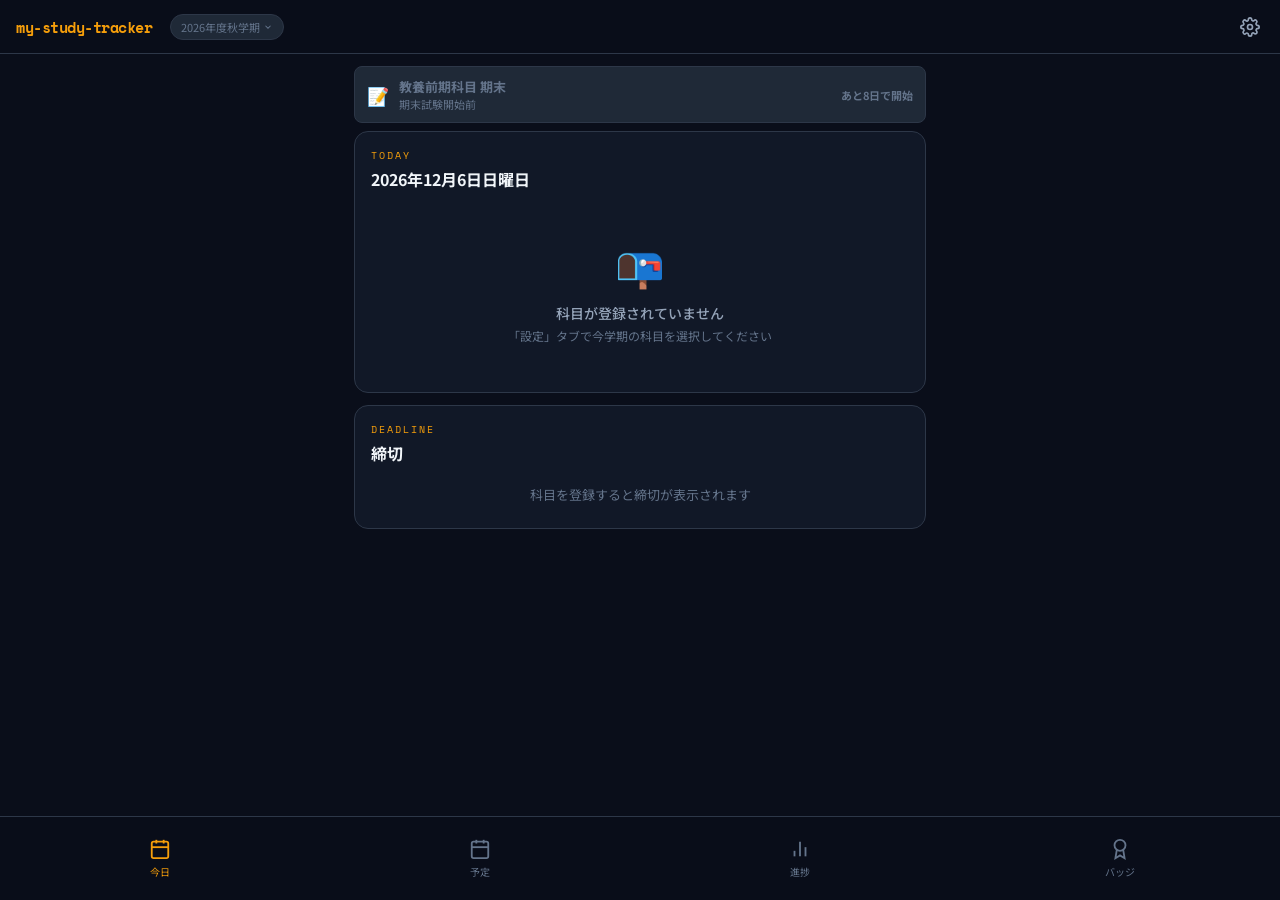
==== my-study-tracker/index.html @ 6945fbf5 "Add files via upload" ====
<!DOCTYPE html>
<html lang="ja">
<head>
  <meta charset="UTF-8">
  <meta name="viewport" content="width=device-width, initial-scale=1.0, viewport-fit=cover">
  <meta name="theme-color" content="#0a0e1a">
  <meta name="description" content="履修科目、受講進捗、締切をまとめて管理する学習トラッカー">
  <meta name="apple-mobile-web-app-capable" content="yes">
  <meta name="apple-mobile-web-app-status-bar-style" content="black-translucent">
  <meta name="apple-mobile-web-app-title" content="my-study-tracker">
  <title>my-study-tracker</title>
  <link rel="manifest" href="./manifest.json">
  <link rel="icon" href="./icon.svg" type="image/svg+xml">
  <link rel="apple-touch-icon" href="./icon-192.png">
  <link rel="preconnect" href="https://fonts.googleapis.com">
  <link rel="preconnect" href="https://fonts.gstatic.com" crossorigin>
  <link href="https://fonts.googleapis.com/css2?family=Noto+Sans+JP:wght@400;500;700&family=Space+Mono:wght@400;700&display=swap" rel="stylesheet">
  <link rel="stylesheet" href="./style.css">
</head>
<body>

  <header class="header">
    <div class="header-inner">
      <div class="header-left">
        <span class="header-logo">my-study-tracker</span>
        <button class="header-sem-trigger" id="header-sem-trigger" aria-label="学期切り替え">
          <span id="header-semester">読み込み中...</span>
          <svg viewBox="0 0 24 24" fill="none" stroke="currentColor" stroke-width="2.5" width="10" height="10" style="margin-left:3px;flex-shrink:0"><polyline points="6 9 12 15 18 9"/></svg>
        </button>
      </div>
      <div class="header-right">
        <button class="header-settings-btn" id="header-settings-btn" aria-label="設定">
          <svg viewBox="0 0 24 24" fill="none" stroke="currentColor" stroke-width="2" width="20" height="20"><circle cx="12" cy="12" r="3"/><path d="M19.4 15a1.65 1.65 0 00.33 1.82l.06.06a2 2 0 010 2.83 2 2 0 01-2.83 0l-.06-.06a1.65 1.65 0 00-1.82-.33 1.65 1.65 0 00-1 1.51V21a2 2 0 01-4 0v-.09A1.65 1.65 0 009 19.4a1.65 1.65 0 00-1.82.33l-.06.06a2 2 0 01-2.83-2.83l.06-.06A1.65 1.65 0 004.68 15a1.65 1.65 0 00-1.51-1H3a2 2 0 010-4h.09A1.65 1.65 0 004.6 9a1.65 1.65 0 00-.33-1.82l-.06-.06a2 2 0 012.83-2.83l.06.06A1.65 1.65 0 009 4.68a1.65 1.65 0 001-1.51V3a2 2 0 014 0v.09a1.65 1.65 0 001 1.51 1.65 1.65 0 001.82-.33l.06-.06a2 2 0 012.83 2.83l-.06.06A1.65 1.65 0 0019.4 9a1.65 1.65 0 001.51 1H21a2 2 0 010 4h-.09a1.65 1.65 0 00-1.51 1z"/></svg>
        </button>
      </div>
    </div>
  </header>

  <!-- 学期ドロワー -->
  <div id="sem-overlay" style="display:none;position:fixed;inset:0;z-index:290" onclick="closeSemDrawer()"></div>
  <div id="sem-drawer" style="display:none;position:fixed;z-index:300;background:var(--bg2);border:1px solid var(--border);border-radius:10px;padding:8px;min-width:190px;box-shadow:0 8px 32px rgba(0,0,0,0.5)">
    <div id="sem-drawer-list"></div>
  </div>

  <main class="main">

    <!-- ===== 今日タブ ===== -->
    <div class="page active" id="page-today">
      <div id="today-exam-alerts"></div>
      <div id="today-alerts"></div>

      <div class="card">
        <div class="card-label">TODAY</div>
        <div class="card-title" id="today-date"></div>
        <div id="today-timetable"></div>
      </div>

      <div class="card">
        <div class="card-label">DEADLINE</div>
        <div class="card-title">締切</div>
        <div id="today-upcoming"></div>
      </div>
    </div>

    <!-- ===== 進捗タブ ===== -->
    <div class="page" id="page-progress">
      <div class="card">
        <div class="card-label">SEMESTER</div>
        <div class="card-title">学期別進捗</div>
        <div id="semester-progress-selector" class="filter-row"></div>
      </div>
      <div id="progress-subject-list"></div>
    </div>

    <!-- ===== バッジタブ ===== -->
    <div class="page" id="page-badges">
      <div class="card">
        <div class="card-label">BADGES</div>
        <div class="card-title">オープンバッジ</div>
        <div id="badge-summary"></div>
      </div>
      <div id="badge-list-container"></div>
    </div>

    <!-- ===== 予定タブ（月カレンダー） ===== -->
    <div class="page" id="page-schedule">
      <div class="card">
        <div class="card-label">SCHEDULE</div>
        <div style="display:flex;align-items:center;justify-content:space-between;margin-bottom:12px">
          <div class="card-title" style="margin-bottom:0">スケジュール</div>
          <div style="display:flex;align-items:center;gap:8px">
            <button type="button" aria-label="前の月" onclick="scheduleMonthOffset--;renderSchedulePage()" style="background:var(--bg3);border:1px solid var(--border);color:var(--text2);padding:4px 12px;border-radius:6px;cursor:pointer;font-size:16px">‹</button>
            <span id="schedule-month-label" style="font-size:14px;font-weight:700;min-width:80px;text-align:center"></span>
            <button type="button" aria-label="次の月" onclick="scheduleMonthOffset++;renderSchedulePage()" style="background:var(--bg3);border:1px solid var(--border);color:var(--text2);padding:4px 12px;border-radius:6px;cursor:pointer;font-size:16px">›</button>
          </div>
        </div>
        <div id="schedule-month"></div>
      </div>
    </div>

    <!-- ===== 設定タブ ===== -->
    <div class="page" id="page-settings">
      <div class="semester-tabs" id="semester-tabs"></div>
      <div class="card" id="graduation-checker">
        <div class="card-label">GRADUATION</div>
        <div class="card-title">卒業単位チェッカー</div>
        <div id="graduation-content"></div>
      </div>
      <div class="card" id="subject-selection-area">
        <div class="card-label">ENROLLMENT</div>
        <div class="card-title">履修科目を選択</div>
        <div id="subject-filters" class="filter-row"></div>
        <div id="subject-list"></div>
      </div>
      <div class="card" id="open-date-card">
        <div class="card-label">SCHEDULE</div>
        <div class="card-title">科目開講日一覧</div>
        <div id="open-date-list"></div>
      </div>
      <div class="card" id="enrolled-summary">
        <div class="card-label">SELECTED</div>
        <div class="card-title">選択中の科目</div>
        <div id="enrolled-list"></div>
        <div id="enrolled-stats" class="enrolled-stats"></div>
      </div>
    </div>

  </main>

  <nav class="nav">
    <button class="nav-btn active" data-page="today">
      <svg viewBox="0 0 24 24" fill="none" stroke="currentColor" stroke-width="2"><rect x="3" y="4" width="18" height="18" rx="2"/><line x1="16" y1="2" x2="16" y2="6"/><line x1="8" y1="2" x2="8" y2="6"/><line x1="3" y1="10" x2="21" y2="10"/></svg>
      今日
    </button>
    <button class="nav-btn" data-page="schedule">
      <svg viewBox="0 0 24 24" fill="none" stroke="currentColor" stroke-width="2"><rect x="3" y="4" width="18" height="18" rx="2"/><line x1="3" y1="10" x2="21" y2="10"/><line x1="8" y1="2" x2="8" y2="6"/><line x1="16" y1="2" x2="16" y2="6"/></svg>
      予定
    </button>
    <button class="nav-btn" data-page="progress">
      <svg viewBox="0 0 24 24" fill="none" stroke="currentColor" stroke-width="2"><line x1="18" y1="20" x2="18" y2="10"/><line x1="12" y1="20" x2="12" y2="4"/><line x1="6" y1="20" x2="6" y2="14"/></svg>
      進捗
    </button>
    <button class="nav-btn" data-page="badges">
      <svg viewBox="0 0 24 24" fill="none" stroke="currentColor" stroke-width="2"><circle cx="12" cy="8" r="6"/><path d="M15.477 12.89L17 22l-5-3-5 3 1.523-9.11"/></svg>
      バッジ
    </button>
  </nav>

  <script src="./data.js"></script>
  <script src="./attendance.js"></script>
  <script src="./render-today.js"></script>
  <script src="./render-today-timetable.js"></script>
  <script src="./render-today-cards.js"></script>
  <script src="./render-settings.js"></script>
  <script src="./render-schedule.js"></script>
  <script src="./render-badges.js"></script>
  <script src="./render-progress.js"></script>
  <script src="./render-deadlines.js"></script>
  <script src="./app.js"></script>
</body>
</html>
---- my-study-tracker/style.css ----
/* ============================================================
   my-study-tracker - Style
   ============================================================ */
*, *::before, *::after { margin: 0; padding: 0; box-sizing: border-box; }

:root {
  --bg: #0a0e1a;
  --bg2: #111827;
  --bg3: #1f2937;
  --border: #2d3748;
  --text: #f1f5f9;
  --text2: #94a3b8;
  --text3: #64748b;
  --amber: #f59e0b;
  --amber2: #d97706;
  --amber-dim: rgba(245,158,11,0.12);
  --green: #10b981;
  --green-dim: rgba(16,185,129,0.12);
  --purple: #8b5cf6;
  --purple-dim: rgba(139,92,246,0.12);
  --red: #ef4444;
  --red-dim: rgba(239,68,68,0.1);
  --blue: #3b82f6;
  --radius: 14px;
  --radius-sm: 8px;
  --nav-h: 84px;
  --header-h: 54px;
}

html { background: var(--bg); color-scheme: dark; }

body {
  font-family: 'Noto Sans JP', sans-serif;
  background: var(--bg);
  color: var(--text);
  min-height: 100vh;
  min-height: 100dvh;
  padding-bottom: calc(var(--nav-h) + env(safe-area-inset-bottom));
  padding-top: calc(var(--header-h) + env(safe-area-inset-top));
  -webkit-font-smoothing: antialiased;
}

/* ── ヘッダー ── */
.header {
  position: fixed;
  top: 0; left: 0; right: 0;
  height: calc(var(--header-h) + env(safe-area-inset-top));
  background: rgba(10,14,26,0.92);
  backdrop-filter: blur(12px);
  -webkit-backdrop-filter: blur(12px);
  border-bottom: 1px solid var(--border);
  z-index: 200;
  padding-top: env(safe-area-inset-top);
}

.header-inner {
  display: flex;
  align-items: center;
  justify-content: space-between;
  padding: 0 16px;
  height: 100%;
}

.header-logo {
  font-family: 'Space Mono', monospace;
  font-size: 15px;
  font-weight: 700;
  color: var(--amber);
  letter-spacing: -0.5px;
  margin-right: 10px;
}

.header-semester {
  font-size: 11px;
  color: var(--text3);
  background: var(--bg3);
  padding: 3px 8px;
  border-radius: 99px;
  border: 1px solid var(--border);
}

.header-settings-btn {
  background: none;
  border: none;
  color: var(--text2);
  cursor: pointer;
  padding: 4px;
  display: flex;
  align-items: center;
  justify-content: center;
  border-radius: var(--radius-sm);
  transition: color 0.2s;
}
.header-settings-btn:active {
  color: var(--amber);
}

/* ── ナビゲーション ── */
.nav {
  position: fixed;
  bottom: 0; left: 0; right: 0;
  height: var(--nav-h);
  padding-bottom: env(safe-area-inset-bottom);
  background: rgba(10,14,26,0.95);
  backdrop-filter: blur(12px);
  -webkit-backdrop-filter: blur(12px);
  border-top: 1px solid var(--border);
  display: flex;
  z-index: 200;
}

.nav-btn {
  flex: 1;
  display: flex;
  flex-direction: column;
  align-items: center;
  justify-content: center;
  gap: 4px;
  border: none;
  background: none;
  color: var(--text3);
  font-size: 10px;
  font-family: 'Noto Sans JP', sans-serif;
  cursor: pointer;
  transition: color 0.2s;
}

.nav-btn svg {
  width: 22px;
  height: 22px;
  transition: stroke 0.2s;
}

.nav-btn.active {
  color: var(--amber);
}

/* ── メインコンテンツ ── */
.main {
  padding: 12px 14px;
  max-width: 600px;
  margin: 0 auto;
}

.page { display: none; }
.page.active { display: block; }

/* ── カード ── */
.card {
  background: var(--bg2);
  border: 1px solid var(--border);
  border-radius: var(--radius);
  padding: 16px;
  margin-bottom: 12px;
}

.card-label {
  font-family: 'Space Mono', monospace;
  font-size: 10px;
  letter-spacing: 2px;
  color: var(--amber);
  margin-bottom: 4px;
}

.card-title {
  font-size: 16px;
  font-weight: 700;
  margin-bottom: 12px;
}

/* ── アラート ── */
.alert {
  padding: 10px 14px;
  border-radius: var(--radius-sm);
  font-size: 13px;
  margin-bottom: 8px;
  border-left: 3px solid;
}
.alert-danger { background: var(--red-dim); border-color: var(--red); color: #fca5a5; }
.alert-warn { background: var(--amber-dim); border-color: var(--amber); color: #fcd34d; }

/* ── 今日の時間割 ── */
.timetable-section { margin-bottom: 10px; }
.timetable-label {
  font-size: 11px;
  color: var(--text3);
  margin-bottom: 6px;
  font-weight: 500;
  letter-spacing: 0.5px;
}

.today-subject-item {
  display: flex;
  align-items: flex-start;
  gap: 10px;
  padding: 10px 0;
  border-bottom: 1px solid var(--border);
}
.today-subject-item:last-child { border-bottom: none; }

.today-subject-dot {
  width: 8px;
  height: 8px;
  border-radius: 50%;
  margin-top: 5px;
  flex-shrink: 0;
}

.today-subject-info { flex: 1; min-width: 0; }
.today-subject-name {
  font-size: 14px;
  font-weight: 600;
  white-space: nowrap;
  overflow: hidden;
  text-overflow: ellipsis;
}
.today-subject-meta { font-size: 11px; color: var(--text3); margin-top: 2px; }

.today-subject-badge {
  font-size: 11px;
  padding: 2px 8px;
  border-radius: 99px;
  white-space: nowrap;
  font-weight: 600;
}
.badge-ok { background: rgba(16,185,129,0.15); color: var(--green); }
.badge-warn { background: var(--amber-dim); color: var(--amber); }
.badge-danger { background: var(--red-dim); color: var(--red); }

/* ── プログレスバー ── */
.prog-wrap {
  background: var(--bg3);
  border-radius: 99px;
  height: 6px;
  overflow: hidden;
  margin-top: 6px;
}
.prog-bar {
  height: 100%;
  border-radius: 99px;
  transition: width 0.4s cubic-bezier(0.4,0,0.2,1);
}

/* ── 週間ストリップ ── */
.week-strip {
  display: grid;
  grid-template-columns: repeat(7, 1fr);
  gap: 4px;
}

.week-cell {
  display: flex;
  flex-direction: column;
  align-items: center;
  gap: 3px;
  padding: 6px 2px;
  border-radius: var(--radius-sm);
  background: var(--bg3);
  border: 1px solid var(--border);
  font-size: 10px;
}

.week-cell.is-today {
  background: var(--amber-dim);
  border-color: var(--amber);
}

.week-cell.is-rest { opacity: 0.4; }

.week-day-label { color: var(--text3); font-weight: 700; }
.week-cell.is-today .week-day-label { color: var(--amber); }

.week-subject-dot {
  width: 6px;
  height: 6px;
  border-radius: 50%;
}

/* ── 学期タブ（ヘッダー直下に固定） ── */
.semester-tabs {
  position: sticky;
  top: calc(var(--header-h) + env(safe-area-inset-top));
  z-index: 150;
  display: flex;
  gap: 6px;
  overflow-x: auto;
  padding: 8px 14px;
  margin: 0 -14px;
  background: rgba(10,14,26,0.98);
  backdrop-filter: blur(12px);
  -webkit-backdrop-filter: blur(12px);
  border-bottom: 1px solid var(--border);
  -webkit-overflow-scrolling: touch;
  scrollbar-width: none;
}
.semester-tabs::-webkit-scrollbar { display: none; }



.sem-tab {
  flex-shrink: 0;
  padding: 7px 14px;
  border-radius: 99px;
  border: 1px solid var(--border);
  background: var(--bg2);
  color: var(--text3);
  font-size: 12px;
  cursor: pointer;
  white-space: nowrap;
  font-family: 'Noto Sans JP', sans-serif;
  transition: all 0.2s;
}
.sem-tab.active {
  background: var(--amber);
  color: #000;
  border-color: var(--amber);
  font-weight: 700;
}

/* ── フィルターボタン ── */
.filter-row {
  display: flex;
  gap: 6px;
  margin-bottom: 12px;
  flex-wrap: wrap;
}

.filter-btn {
  padding: 5px 12px;
  border-radius: 99px;
  border: 1px solid var(--border);
  background: var(--bg3);
  color: var(--text3);
  font-size: 12px;
  cursor: pointer;
  font-family: 'Noto Sans JP', sans-serif;
  transition: all 0.15s;
}
.filter-btn.active { font-weight: 600; }
.filter-btn.f-all.active { background: var(--bg3); color: var(--text); border-color: var(--text2); }
.filter-btn.f-専門.active { background: var(--amber-dim); color: var(--amber); border-color: var(--amber); }
.filter-btn.f-教養.active { background: var(--green-dim); color: var(--green); border-color: var(--green); }
.filter-btn.f-外国語.active { background: var(--purple-dim); color: var(--purple); border-color: var(--purple); }

/* ── 科目リスト（選択画面） ── */
.subject-group-title {
  font-size: 11px;
  color: var(--text3);
  letter-spacing: 1px;
  font-weight: 700;
  text-transform: uppercase;
  margin: 14px 0 6px;
  padding-bottom: 4px;
  border-bottom: 1px solid var(--border);
}

.subject-row {
  display: flex;
  align-items: center;
  gap: 10px;
  padding: 10px 0;
  border-bottom: 1px solid rgba(45,55,72,0.5);
  cursor: pointer;
  transition: background 0.15s;
}
.subject-row:last-child { border-bottom: none; }

.subject-row-check {
  width: 22px;
  height: 22px;
  border-radius: 6px;
  border: 2px solid var(--border);
  display: flex;
  align-items: center;
  justify-content: center;
  flex-shrink: 0;
  transition: all 0.15s;
}
.subject-row-check svg { display: none; }
.subject-row.checked .subject-row-check {
  border-color: var(--amber);
  background: var(--amber);
}
.subject-row.checked .subject-row-check svg { display: block; }

.subject-row-info { flex: 1; min-width: 0; }
.subject-row-name {
  font-size: 13px;
  font-weight: 500;
  white-space: nowrap;
  overflow: hidden;
  text-overflow: ellipsis;
}
.subject-row-meta { font-size: 11px; color: var(--text3); margin-top: 2px; }

.subject-row-credits {
  font-family: 'Space Mono', monospace;
  font-size: 12px;
  color: var(--text3);
  flex-shrink: 0;
}

/* ── 選択済み科目サマリー ── */
.enrolled-item {
  display: flex;
  align-items: center;
  gap: 8px;
  padding: 8px 0;
  border-bottom: 1px solid var(--border);
  font-size: 13px;
}
.enrolled-item:last-child { border-bottom: none; }
.enrolled-dot { width: 8px; height: 8px; border-radius: 50%; flex-shrink: 0; }
.enrolled-name { flex: 1; min-width: 0; white-space: nowrap; overflow: hidden; text-overflow: ellipsis; }
.enrolled-credits { font-family: 'Space Mono', monospace; font-size: 11px; color: var(--text3); }

.enrolled-stats {
  display: grid;
  grid-template-columns: repeat(3, 1fr);
  gap: 8px;
  margin-top: 14px;
  padding-top: 14px;
  border-top: 1px solid var(--border);
}
.stat-box {
  background: var(--bg3);
  border-radius: var(--radius-sm);
  padding: 10px 8px;
  text-align: center;
}
.stat-box-num {
  font-family: 'Space Mono', monospace;
  font-size: 20px;
  font-weight: 700;
}
.stat-box-label { font-size: 10px; color: var(--text3); margin-top: 2px; }

/* ── バッジ画面 ── */
.badge-summary-grid {
  display: grid;
  grid-template-columns: repeat(4, 1fr);
  gap: 8px;
  margin-bottom: 4px;
}
.badge-summary-item {
  background: var(--bg3);
  border-radius: var(--radius-sm);
  padding: 10px 6px;
  text-align: center;
}
.badge-summary-num {
  font-family: 'Space Mono', monospace;
  font-size: 22px;
  font-weight: 700;
}
.badge-summary-label { font-size: 10px; color: var(--text3); margin-top: 2px; }

.badge-section-title {
  font-size: 11px;
  color: var(--text3);
  letter-spacing: 1px;
  font-weight: 700;
  margin: 16px 0 8px;
  padding-bottom: 6px;
  border-bottom: 1px solid var(--border);
}

.badge-card {
  background: var(--bg2);
  border: 1px solid var(--border);
  border-radius: var(--radius-sm);
  padding: 12px 14px;
  margin-bottom: 8px;
  display: flex;
  align-items: flex-start;
  gap: 12px;
}

.badge-card.earned {
  border-color: currentColor;
}

.badge-icon {
  font-size: 28px;
  line-height: 1;
  flex-shrink: 0;
}

.badge-info { flex: 1; min-width: 0; }
.badge-name { font-size: 14px; font-weight: 700; margin-bottom: 4px; }
.badge-meta { font-size: 11px; color: var(--text3); }
.badge-level-tag {
  display: inline-block;
  font-size: 10px;
  padding: 2px 8px;
  border-radius: 99px;
  font-weight: 700;
  margin-bottom: 4px;
  font-family: 'Space Mono', monospace;
}
.badge-progress-text {
  font-size: 11px;
  margin-top: 4px;
}

/* ── 進捗画面 ── */
.progress-subject-card {
  background: var(--bg2);
  border: 1px solid var(--border);
  border-radius: var(--radius);
  padding: 14px;
  margin-bottom: 10px;
}
.ps-header {
  display: flex;
  align-items: flex-start;
  justify-content: space-between;
  margin-bottom: 8px;
  gap: 8px;
}
.ps-name { font-size: 14px; font-weight: 700; flex: 1; }
.ps-pct {
  font-family: 'Space Mono', monospace;
  font-size: 14px;
  font-weight: 700;
  flex-shrink: 0;
}
.ps-meta { font-size: 11px; color: var(--text3); margin-bottom: 8px; }

.lesson-grid {
  display: grid;
  grid-template-columns: repeat(8, 1fr);
  gap: 4px;
  margin-top: 10px;
}
.lesson-btn {
  aspect-ratio: 1;
  min-height: 28px;
  min-width:  28px;
  border-radius: 5px;
  border: none;
  font-size: 10px;
  font-weight: 700;
  cursor: pointer;
  background: var(--bg3);
  color: var(--text3);
  transition: all 0.15s;
  font-family: 'Space Mono', monospace;
  touch-action: manipulation;
  -webkit-tap-highlight-color: transparent;
}
.lesson-btn.done { color: #000; }
.lesson-btn:disabled { cursor: not-allowed; }
.lesson-btn.today-target {
  box-shadow: 0 0 0 2px var(--amber);
}

/* ── 空状態 ── */
.empty-state {
  text-align: center;
  padding: 32px 16px;
  color: var(--text3);
}
.empty-state-icon { font-size: 40px; margin-bottom: 10px; }
.empty-state-text { font-size: 14px; font-weight: 500; margin-bottom: 4px; color: var(--text2); }
.empty-state-sub { font-size: 12px; }

/* ── スクロールバー ── */
::-webkit-scrollbar { width: 4px; }
::-webkit-scrollbar-track { background: transparent; }
::-webkit-scrollbar-thumb { background: var(--border); border-radius: 99px; }

/* ── 設定ページ ── */
.settings-section-title {
  font-size: 13px;
  font-weight: 700;
  color: var(--text2);
  padding: 16px 2px 8px;
  letter-spacing: 0.5px;
}



/* ── 今日タブ：科目カード ── */
.today-subject-card { background:var(--bg2);border:1px solid var(--border);border-radius:var(--radius-sm);padding:12px 14px;margin-bottom:10px; }
.today-subject-card:last-child { margin-bottom:0; }
.today-goal-box { border:1px solid;border-radius:var(--radius-sm);padding:10px 14px; }

/* ── ヘッダー学期ボタン ── */
.header-inner { display:flex;align-items:center;padding:0 16px;height:100%;gap:8px; }
.header-left  { display:flex;align-items:center;gap:8px;flex:1;min-width:0; }
.header-right { flex-shrink:0; }
.header-sem-trigger {
  display:inline-flex;align-items:center;background:var(--bg3);border:1px solid var(--border);
  color:var(--text3);font-size:11px;padding:4px 10px;border-radius:99px;cursor:pointer;
  font-family:'Noto Sans JP',sans-serif;white-space:nowrap;max-width:170px;overflow:hidden;
  text-overflow:ellipsis;-webkit-tap-highlight-color:transparent;transition:border-color 0.15s,color 0.15s;
}
.header-sem-trigger:active { border-color:var(--amber);color:var(--amber); }

/* ── 時間割グリッド：はみ出し防止 ── */
.timetable-grid-wrap {
  overflow:hidden;width:100%;box-sizing:border-box;
}
.timetable-grid-wrap .tt-cell {
  overflow:hidden;box-sizing:border-box;min-width:0;
}

/* ── タップハイライト除去 ── */
.lesson-btn,.today-subject-card,.progress-subject-card,.week-cell {
  -webkit-tap-highlight-color:transparent;
}

button:focus-visible,
[role="button"]:focus-visible {
  outline: 2px solid var(--amber);
  outline-offset: 2px;
}

@media (prefers-reduced-motion: reduce) {
  *, *::before, *::after {
    scroll-behavior: auto !important;
    transition-duration: 0.01ms !important;
    animation-duration: 0.01ms !important;
    animation-iteration-count: 1 !important;
  }
}

/* ── 週ストリップパネル ── */
#week-strip-panel {
  border-radius:8px;padding:10px 12px;margin-top:8px;
}
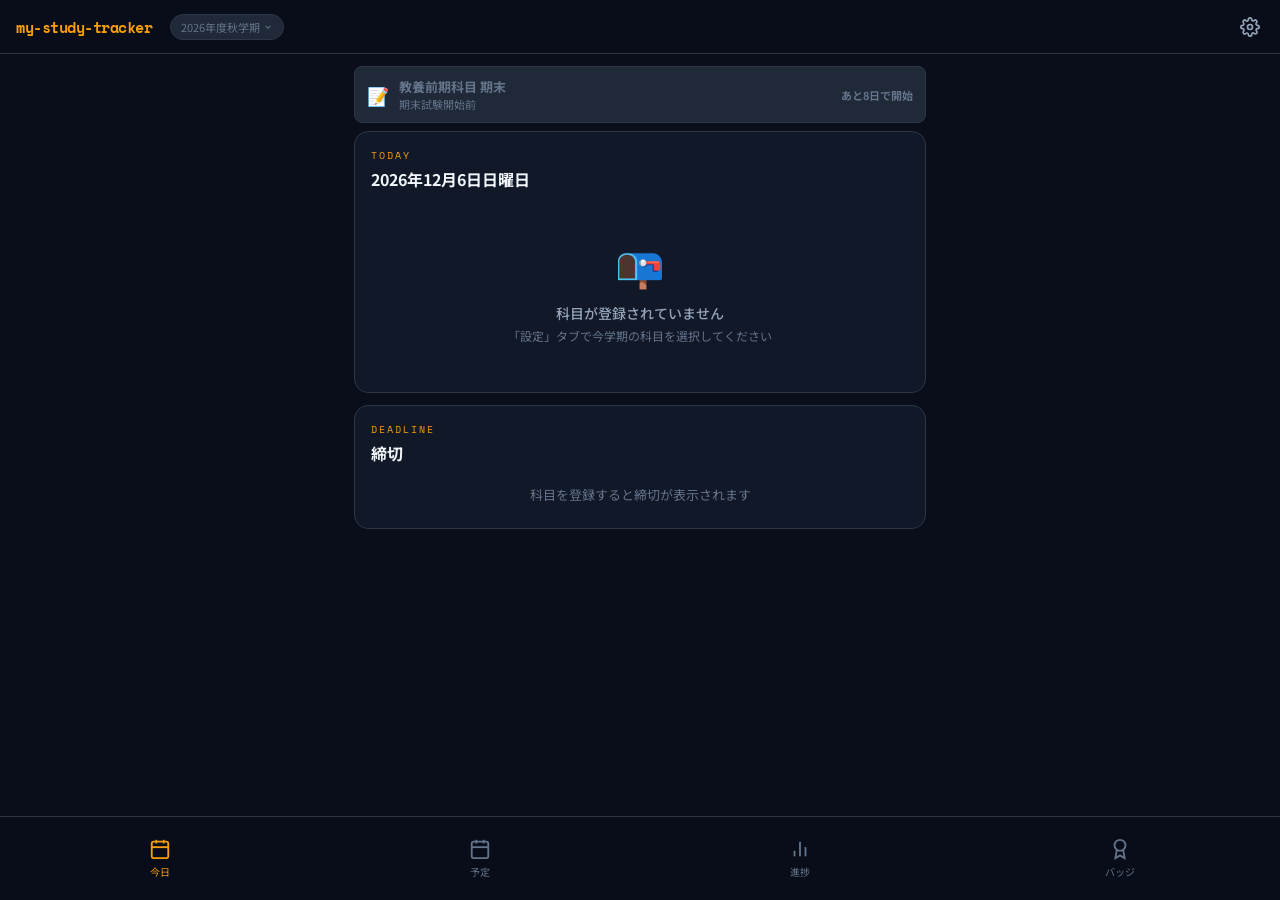
==== commit 63f34ecb: "Add files via upload" ====
--- a/my-study-tracker/index.html
+++ b/my-study-tracker/index.html
@@ -11,7 +11,7 @@
   <title>my-study-tracker</title>
   <link rel="manifest" href="./manifest.json">
   <link rel="icon" href="./icon.svg" type="image/svg+xml">
-  <link rel="apple-touch-icon" href="./icon-192.png">
+  <link rel="apple-touch-icon" sizes="180x180" href="./icon-180.png">
   <link rel="preconnect" href="https://fonts.googleapis.com">
   <link rel="preconnect" href="https://fonts.gstatic.com" crossorigin>
   <link href="https://fonts.googleapis.com/css2?family=Noto+Sans+JP:wght@400;500;700&family=Space+Mono:wght@400;700&display=swap" rel="stylesheet">
@@ -123,6 +123,18 @@
         <div id="enrolled-list"></div>
         <div id="enrolled-stats" class="enrolled-stats"></div>
       </div>
+      <div class="card" id="data-transfer-card">
+        <div class="card-label">DATA</div>
+        <div class="card-title">データの引き継ぎ</div>
+        <p class="data-transfer-description">履修科目・学習進捗・選択中の学期を、バックアップファイルで別端末や更新版へ移せます。</p>
+        <div class="data-transfer-actions">
+          <button type="button" class="data-transfer-btn primary" id="data-export-btn">バックアップを保存</button>
+          <button type="button" class="data-transfer-btn" id="data-import-btn">バックアップを復元</button>
+          <input type="file" id="data-import-input" accept="application/json,.json" hidden>
+        </div>
+        <div class="data-transfer-note">復元すると、現在この端末にある履修・進捗データがバックアップの内容に置き換わります。</div>
+        <div id="data-transfer-status" class="data-transfer-status" role="status" aria-live="polite"></div>
+      </div>
     </div>
 
   </main>
@@ -156,6 +168,7 @@
   <script src="./render-badges.js"></script>
   <script src="./render-progress.js"></script>
   <script src="./render-deadlines.js"></script>
+  <script src="./data-transfer.js"></script>
   <script src="./app.js"></script>
 </body>
 </html>
--- a/my-study-tracker/style.css
+++ b/my-study-tracker/style.css
@@ -579,6 +579,79 @@
   letter-spacing: 0.5px;
 }
 
+/* ── データの引き継ぎ ── */
+.data-transfer-description {
+  color: var(--text2);
+  font-size: 12px;
+  line-height: 1.7;
+  margin-bottom: 14px;
+}
+
+.data-transfer-actions {
+  display: grid;
+  grid-template-columns: repeat(2, minmax(0, 1fr));
+  gap: 8px;
+}
+
+.data-transfer-btn {
+  min-height: 42px;
+  padding: 10px 12px;
+  border: 1px solid var(--border);
+  border-radius: var(--radius-sm);
+  background: var(--bg3);
+  color: var(--text);
+  font-family: 'Noto Sans JP', sans-serif;
+  font-size: 12px;
+  font-weight: 700;
+  cursor: pointer;
+  touch-action: manipulation;
+  -webkit-tap-highlight-color: transparent;
+}
+
+.data-transfer-btn.primary {
+  border-color: var(--blue);
+  background: rgba(59,130,246,0.14);
+  color: #93c5fd;
+}
+
+.data-transfer-btn:active { transform: translateY(1px); }
+.data-transfer-btn:disabled { cursor: wait; opacity: 0.65; }
+
+.data-transfer-note {
+  margin-top: 10px;
+  color: var(--text3);
+  font-size: 10px;
+  line-height: 1.6;
+}
+
+.data-transfer-status {
+  display: none;
+  margin-top: 10px;
+  padding: 8px 10px;
+  border: 1px solid var(--border);
+  border-radius: 7px;
+  font-size: 11px;
+  line-height: 1.5;
+}
+
+.data-transfer-status.success {
+  display: block;
+  border-color: var(--green);
+  background: var(--green-dim);
+  color: #6ee7b7;
+}
+
+.data-transfer-status.error {
+  display: block;
+  border-color: var(--red);
+  background: var(--red-dim);
+  color: #fca5a5;
+}
+
+@media (max-width: 390px) {
+  .data-transfer-actions { grid-template-columns: 1fr; }
+}
+
 
 
 /* ── 今日タブ：科目カード ── */
